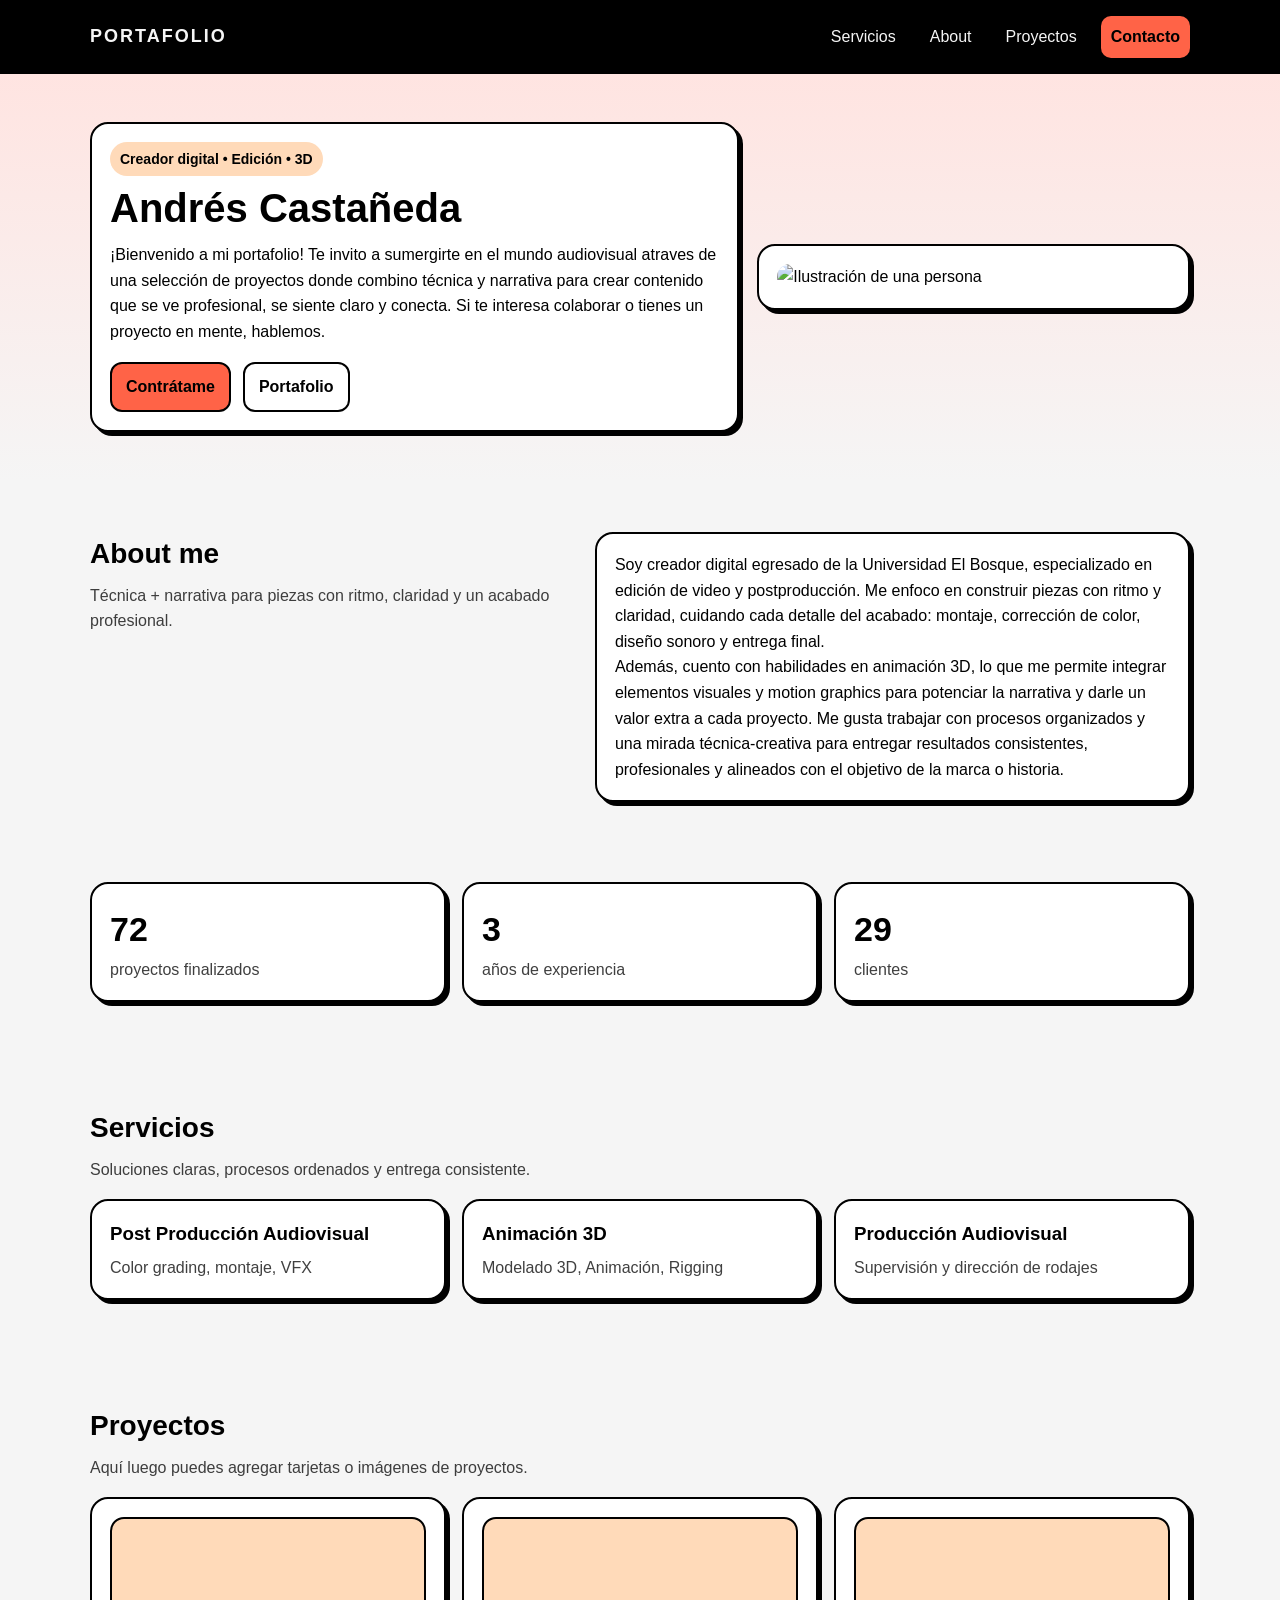
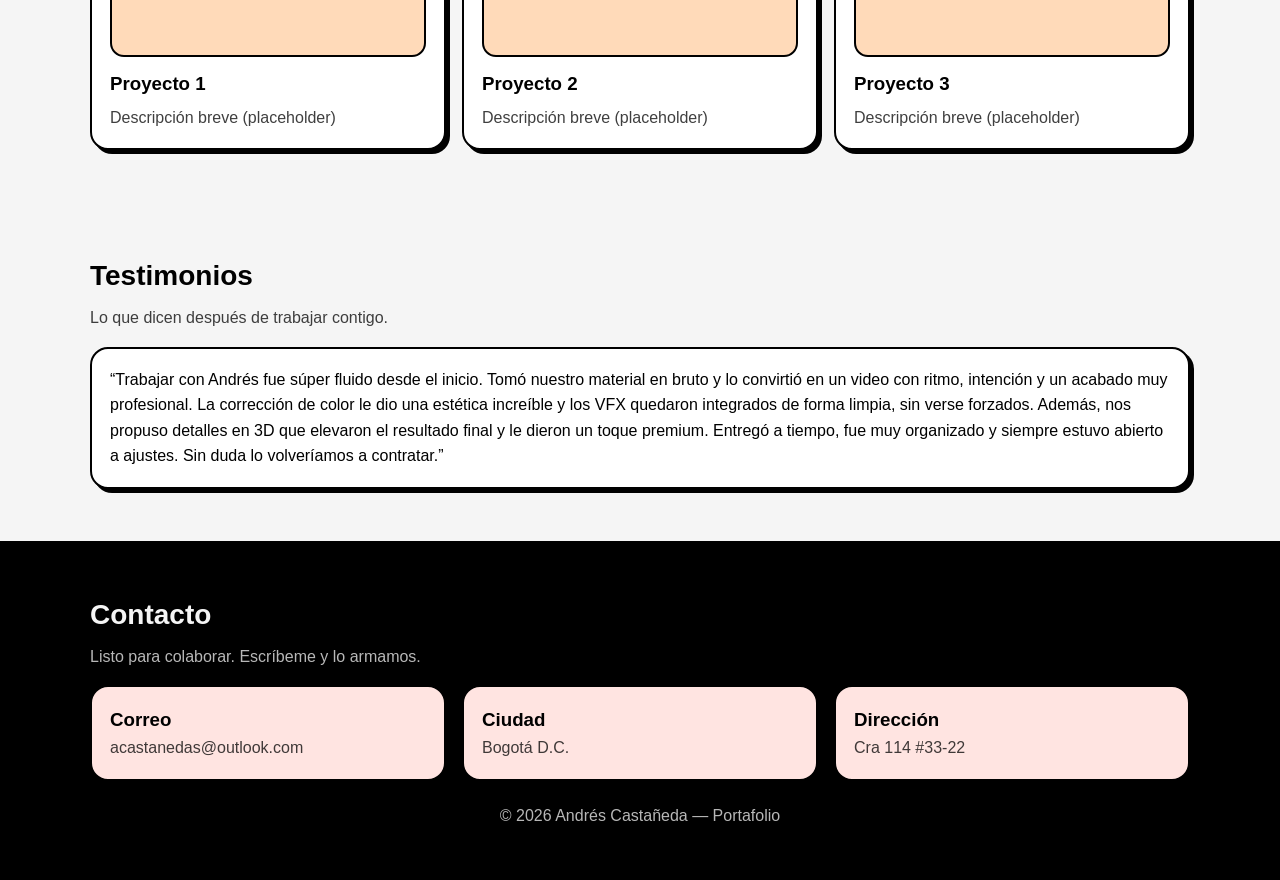
==== index.html @ d905f199 "Archivos vanilla provenientes de codepen subi los archivos originales de codepen" ====
<!DOCTYPE html>
<html lang="es">
<head>
  <meta charset="UTF-8" />
  <meta http-equiv="X-UA-Compatible" content="IE=edge" />
  <meta name="viewport" content="width=device-width, initial-scale=1.0" />
  <title>Portafolio - Andrés</title>
  <link rel="stylesheet" href="./Styles/styles.css" />
</head>

<body>

  <header class="header">
    <div class="wrap header__inner">
      <h1 class="logo">PORTAFOLIO</h1>

      <nav class="menu">
        <a href="#servicios">Servicios</a>
        <a href="#about">About</a>
        <a href="#proyectos">Proyectos</a>
        <a href="#contacto" class="menu__cta">Contacto</a>
      </nav>
    </div>
  </header>

  <main>

    <section class="hero">
      <div class="wrap hero__grid">

        <div class="card hero__text">
          <p class="badge">Creador digital • Edición • 3D</p>
          <h2 class="hero__title">Andrés Castañeda</h2>

          <p class="hero__paragraph">
            ¡Bienvenido a mi portafolio! Te invito a sumergirte en el mundo audiovisual atraves de una selección de proyectos donde combino técnica y narrativa
            para crear contenido que se ve profesional, se siente claro y conecta. Si te interesa colaborar o tienes
            un proyecto en mente, hablemos.
          </p>

          <div class="buttons">
            <a class="btn btn--primary" href="#contacto">Contrátame</a>
            <a class="btn btn--ghost" href="#proyectos">Portafolio</a>
          </div>
        </div>

        <div class="card hero__image">
          <img
            src="https://img.freepik.com/vector-gratis/ilustracion-joven-sonriente_1308-173524.jpg?semt=ais_user_personalization&w=740&q=80"
            alt="Ilustración de una persona"
          />
        </div>

      </div>
    </section>

    <section id="about" class="section">
      <div class="wrap section__grid">

        <div class="section__title">
          <h2>About me</h2>
          <p class="muted">
            Técnica + narrativa para piezas con ritmo, claridad y un acabado profesional.
          </p>
        </div>

        <div class="card section__content">
          <p>
            Soy creador digital egresado de la Universidad El Bosque, especializado en edición de video y postproducción.
            Me enfoco en construir piezas con ritmo y claridad, cuidando cada detalle del acabado: montaje, corrección de color,
            diseño sonoro y entrega final.
          </p>

          <p>
            Además, cuento con habilidades en animación 3D, lo que me permite integrar elementos visuales y motion graphics
            para potenciar la narrativa y darle un valor extra a cada proyecto. Me gusta trabajar con procesos organizados y
            una mirada técnica-creativa para entregar resultados consistentes, profesionales y alineados con el objetivo de la marca o historia.
          </p>
        </div>

      </div>
    </section>

    <section class="section section--compact">
      <div class="wrap stats">
        <div class="stat card">
          <h3>72</h3>
          <p class="muted">proyectos finalizados</p>
        </div>

        <div class="stat card">
          <h3>3</h3>
          <p class="muted">años de experiencia</p>
        </div>

        <div class="stat card">
          <h3>29</h3>
          <p class="muted">clientes</p>
        </div>
      </div>
    </section>

    <section id="servicios" class="section">
      <div class="wrap">
        <div class="section__head">
          <h2>Servicios</h2>
          <p class="muted">Soluciones claras, procesos ordenados y entrega consistente.</p>
        </div>

        <div class="grid-3">
          <article class="card service">
            <h3>Post Producción Audiovisual</h3>
            <p class="muted">Color grading, montaje, VFX</p>
          </article>

          <article class="card service">
            <h3>Animación 3D</h3>
            <p class="muted">Modelado 3D, Animación, Rigging</p>
          </article>

          <article class="card service">
            <h3>Producción Audiovisual</h3>
            <p class="muted">Supervisión y dirección de rodajes</p>
          </article>
        </div>
      </div>
    </section>

    <section id="proyectos" class="section">
      <div class="wrap">
        <div class="section__head">
          <h2>Proyectos</h2>
          <p class="muted">Aquí luego puedes agregar tarjetas o imágenes de proyectos.</p>
        </div>

        <div class="grid-3">
          <div class="card project">
            <div class="project__thumb"></div>
            <h3>Proyecto 1</h3>
            <p class="muted">Descripción breve (placeholder)</p>
          </div>

          <div class="card project">
            <div class="project__thumb"></div>
            <h3>Proyecto 2</h3>
            <p class="muted">Descripción breve (placeholder)</p>
          </div>

          <div class="card project">
            <div class="project__thumb"></div>
            <h3>Proyecto 3</h3>
            <p class="muted">Descripción breve (placeholder)</p>
          </div>
        </div>
      </div>
    </section>

    <section class="section">
      <div class="wrap">
        <div class="section__head">
          <h2>Testimonios</h2>
          <p class="muted">Lo que dicen después de trabajar contigo.</p>
        </div>

        <div class="card testimonial">
          <p class="quote">
            “Trabajar con Andrés fue súper fluido desde el inicio. Tomó nuestro material en bruto y lo convirtió en un video con ritmo,
            intención y un acabado muy profesional. La corrección de color le dio una estética increíble y los VFX quedaron integrados de forma limpia,
            sin verse forzados. Además, nos propuso detalles en 3D que elevaron el resultado final y le dieron un toque premium.
            Entregó a tiempo, fue muy organizado y siempre estuvo abierto a ajustes. Sin duda lo volveríamos a contratar.”
          </p>
        </div>
      </div>
    </section>

    <section id="contacto" class="section section--footer">
      <div class="wrap">
        <div class="section__head">
          <h2>Contacto</h2>
          <p class="muted">Listo para colaborar. Escríbeme y lo armamos.</p>
        </div>

        <div class="grid-3">
          <div class="card contact">
            <h3>Correo</h3>
            <p class="muted">acastanedas@outlook.com</p>
          </div>

          <div class="card contact">
            <h3>Ciudad</h3>
            <p class="muted">Bogotá D.C.</p>
          </div>

          <div class="card contact">
            <h3>Dirección</h3>
            <p class="muted">Cra 114 #33-22</p>
          </div>
        </div>

        <footer class="footer">
          <p class="muted">© 2026 Andrés Castañeda — Portafolio</p>
        </footer>
      </div>
    </section>

  </main>

</body>
</html>
---- Styles/styles.css ----
:root{
  --negro: #000000;
  --durazno: #FFDAB9;
  --tomate: #FF6347;
  --gris: #F5F5F5;
  --rosado: #FFE4E1;
  }

*{
  box-sizing: border-box;
  margin: 0;
  padding: 0;
}

body{
  font-family: Arial, helvetica, sans-serif;
  background: var(--gris);
  color: var(--negro);
  line-height: 1.6;
}
.wrap{
  width: 92%;
  max-width: 1100px;
  margin: 0 auto;
}
a{
  color: inherit;
  text-decoration: none;
}
.muted{
  opacity:0.75;
}
.header{
  background: var(--negro);
  color: var(--gris);
  position: sticky;
  top: 0;
  z-index: 10;
}
.header__inner{
  display: flex;
  align-items: center;
  justify-content: space-between;
  padding: 16px 0;
}
.logo{
  font-size: 18px;
  letter-spacing: 2px;
}
.menu{
  display: flex;
  gap: 14px;
  align-items: center;
  flex-wrap: wrap;
}
.menu a{
  padding: 8px 10px;
  border-radius: 10px;
}
.menu a:hover{
  background: rgba(255, 255, 255, 0.12);
}
.menu__cta{
  background: var(--tomate);
  color: var(--negro);
  font-weight: bold;
}
.menu__cta:hover{
  filter: brightness(0.95);
}
.hero{
  padding: 48px 0;
  background: linear-gradient(180deg, var(--rosado), var(--gris));
}
.hero__grid{
  display: grid;
  gap: 18px;
  grid-template-columns: 1fr;
}
@media (min-width: 900px){
  .hero__grid{
    grid-template-columns: 1.2fr 0.8fr;
    align-items: center;
  }
}
.hero__title{
  font-size: 40px;
  line-height: 1.1;
  margin: 10px 0 12px;
}
.hero__paragraph{
  margin-bottom: 18px;
}
.badge{
  display: inline-block;
  background: var(--durazno);
  color: var(--negro);
  padding: 6px 10px;
  border-radius: 999px;
  font-size: 14px;
  font-weight: bold;
}
.hero__image img{
  width: 100%;
  display: block;
  border-radius: 16px;
}
.card{
  background: white;
  border: 2px solid var(--negro);
  border-radius: 18px;
  padding: 18px;
  box-shadow: 4px 4px 0 var(--negro);
}
.buttons{
  display: flex;
  gap: 12px;
  flex-wrap: wrap;
}
.btn{
  display: inline-block;
  padding: 10px 14px;
  border-radius: 12px;
  border: 2px solid var(--negro);
  font-weight: bold;
}
.btn--primary{
  background: var(--tomate);
  color: var(--negro);
}
.btn--primary:hover{
  filter: brightness(0.95);
}

.btn--ghost{
  background: transparent;
}
.btn--ghost:hover{
  background: var(--durazno);
}
.section{
  padding: 52px 0;
}
.section--compact{
  padding: 28px 0 52px;
}
.section__head,
.section__title{
  margin-bottom: 16px;
}
.section h2{
  font-size: 28px;
  margin-bottom: 16px;
}
.section h2{
  font-size: 28px;
  margin-bottom: 6px;
}
.section__grid{
  display: grid;
  gap: 18px;
  grid-template-columns: 1fr;
}
@media (min-width: 900px){
  .section__grid{
    grid-template-columns: 0.9fr 1.1fr;
    align-items: start;
  }
}

.grid-3{
  display: grid;
  gap: 16px;
  grid-template-columns: 1fr;
  margin-top: 16px;
}

@media (min-width: 850px){
  .grid-3{
    grid-template-columns: repeat(3, 1fr);
  }
}

.stats{
  display: grid;
  gap: 16px;
  grid-template-columns: 1fr;
}

@media (min-width: 850px){
  .stats{
    grid-template-columns: repeat(3, 1fr);
  }
}

.stat h3{
  font-size: 34px;
}
.service h3,
.project h3{
  margin-bottom: 6px;
}

.project__thumb{
  height: 140px;
  background: var(--durazno);
  border: 2px solid var(--negro);
  border-radius: 14px;
  margin-bottom: 12px;
}
.testimonial .quote{
  font-size: 16px;
}

.section--footer{
  background: var(--negro);
  color: var(--gris);
}
.section--footer .card{
  background: var(--rosado);
  color: var(--negro);
}
.footer{
  margin-top: 22px;
  text-align: center;
}
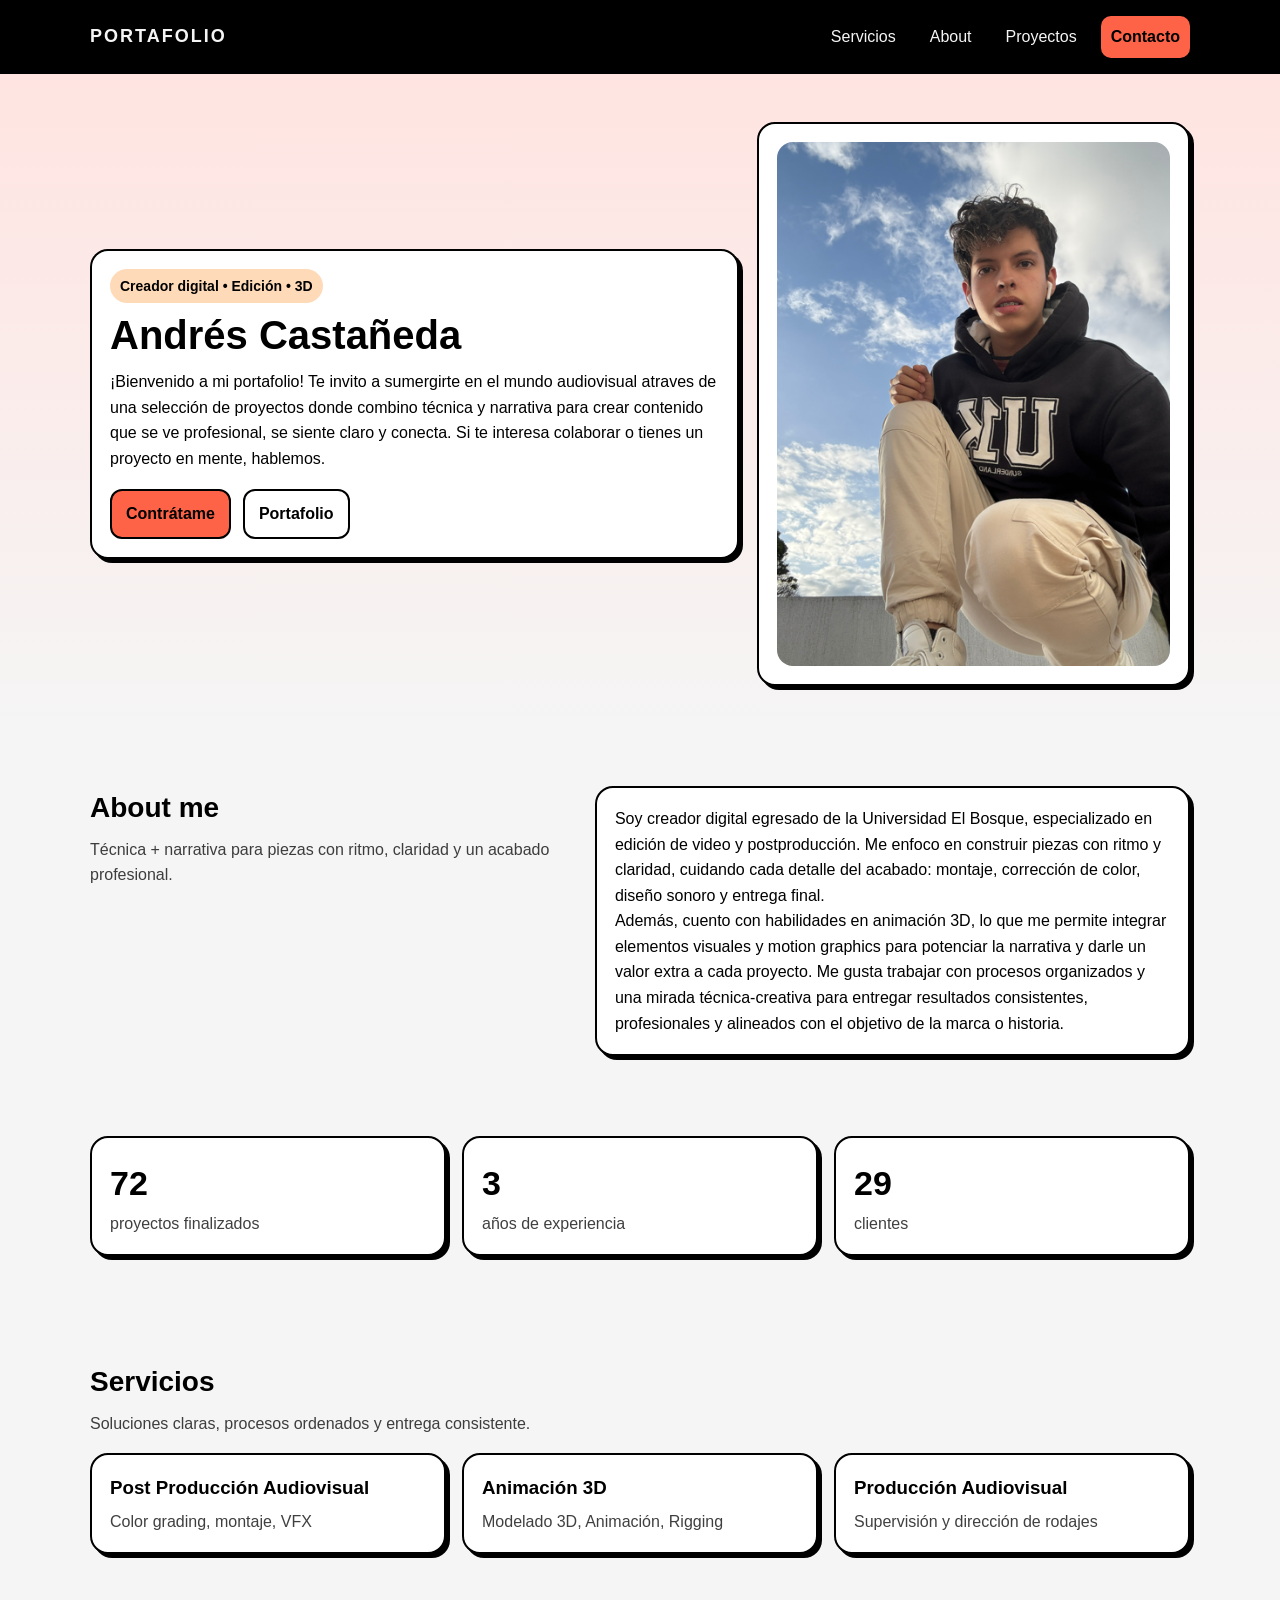
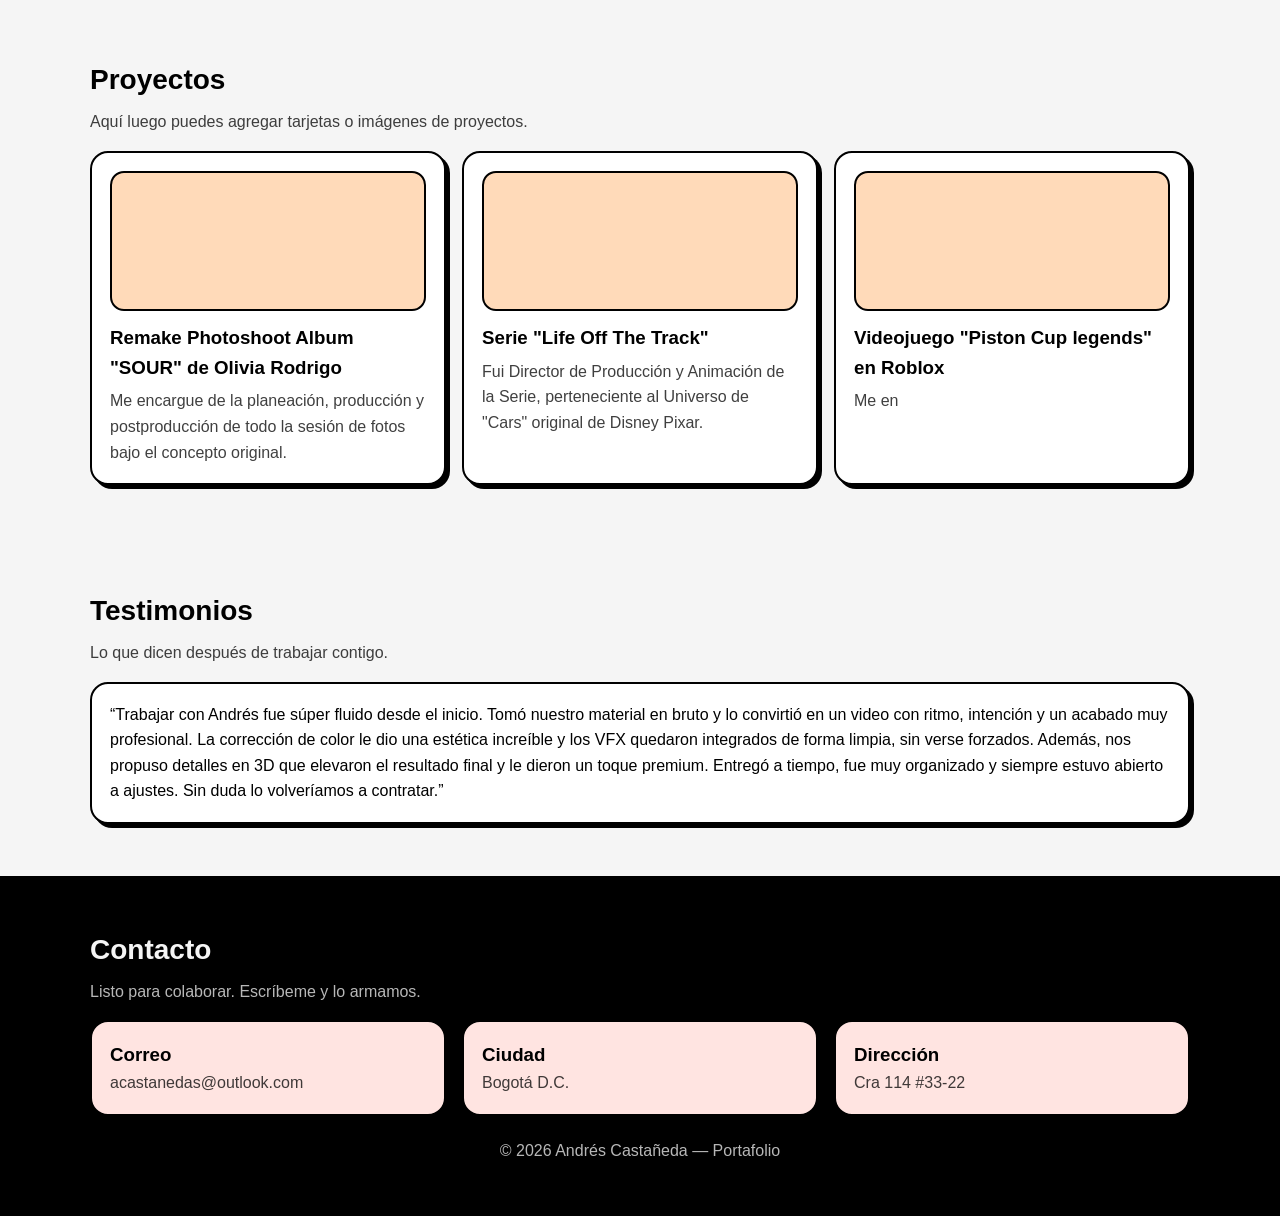
==== commit b9cfd089: "primeros ajustes de estructura modificaciones en textos" ====
--- a/index.html
+++ b/index.html
@@ -1,209 +1,212 @@
-<!DOCTYPE html>
-<html lang="es">
-<head>
-  <meta charset="UTF-8" />
-  <meta http-equiv="X-UA-Compatible" content="IE=edge" />
-  <meta name="viewport" content="width=device-width, initial-scale=1.0" />
-  <title>Portafolio - Andrés</title>
-  <link rel="stylesheet" href="./Styles/styles.css" />
-</head>
-
-<body>
-
-  <header class="header">
-    <div class="wrap header__inner">
-      <h1 class="logo">PORTAFOLIO</h1>
-
-      <nav class="menu">
-        <a href="#servicios">Servicios</a>
-        <a href="#about">About</a>
-        <a href="#proyectos">Proyectos</a>
-        <a href="#contacto" class="menu__cta">Contacto</a>
-      </nav>
-    </div>
-  </header>
-
-  <main>
-
-    <section class="hero">
-      <div class="wrap hero__grid">
-
-        <div class="card hero__text">
-          <p class="badge">Creador digital • Edición • 3D</p>
-          <h2 class="hero__title">Andrés Castañeda</h2>
-
-          <p class="hero__paragraph">
-            ¡Bienvenido a mi portafolio! Te invito a sumergirte en el mundo audiovisual atraves de una selección de proyectos donde combino técnica y narrativa
-            para crear contenido que se ve profesional, se siente claro y conecta. Si te interesa colaborar o tienes
-            un proyecto en mente, hablemos.
-          </p>
-
-          <div class="buttons">
-            <a class="btn btn--primary" href="#contacto">Contrátame</a>
-            <a class="btn btn--ghost" href="#proyectos">Portafolio</a>
-          </div>
-        </div>
-
-        <div class="card hero__image">
-          <img
-            src="https://img.freepik.com/vector-gratis/ilustracion-joven-sonriente_1308-173524.jpg?semt=ais_user_personalization&w=740&q=80"
-            alt="Ilustración de una persona"
-          />
-        </div>
-
-      </div>
-    </section>
-
-    <section id="about" class="section">
-      <div class="wrap section__grid">
-
-        <div class="section__title">
-          <h2>About me</h2>
-          <p class="muted">
-            Técnica + narrativa para piezas con ritmo, claridad y un acabado profesional.
-          </p>
-        </div>
-
-        <div class="card section__content">
-          <p>
-            Soy creador digital egresado de la Universidad El Bosque, especializado en edición de video y postproducción.
-            Me enfoco en construir piezas con ritmo y claridad, cuidando cada detalle del acabado: montaje, corrección de color,
-            diseño sonoro y entrega final.
-          </p>
-
-          <p>
-            Además, cuento con habilidades en animación 3D, lo que me permite integrar elementos visuales y motion graphics
-            para potenciar la narrativa y darle un valor extra a cada proyecto. Me gusta trabajar con procesos organizados y
-            una mirada técnica-creativa para entregar resultados consistentes, profesionales y alineados con el objetivo de la marca o historia.
-          </p>
-        </div>
-
-      </div>
-    </section>
-
-    <section class="section section--compact">
-      <div class="wrap stats">
-        <div class="stat card">
-          <h3>72</h3>
-          <p class="muted">proyectos finalizados</p>
-        </div>
-
-        <div class="stat card">
-          <h3>3</h3>
-          <p class="muted">años de experiencia</p>
-        </div>
-
-        <div class="stat card">
-          <h3>29</h3>
-          <p class="muted">clientes</p>
-        </div>
-      </div>
-    </section>
-
-    <section id="servicios" class="section">
-      <div class="wrap">
-        <div class="section__head">
-          <h2>Servicios</h2>
-          <p class="muted">Soluciones claras, procesos ordenados y entrega consistente.</p>
-        </div>
-
-        <div class="grid-3">
-          <article class="card service">
-            <h3>Post Producción Audiovisual</h3>
-            <p class="muted">Color grading, montaje, VFX</p>
-          </article>
-
-          <article class="card service">
-            <h3>Animación 3D</h3>
-            <p class="muted">Modelado 3D, Animación, Rigging</p>
-          </article>
-
-          <article class="card service">
-            <h3>Producción Audiovisual</h3>
-            <p class="muted">Supervisión y dirección de rodajes</p>
-          </article>
-        </div>
-      </div>
-    </section>
-
-    <section id="proyectos" class="section">
-      <div class="wrap">
-        <div class="section__head">
-          <h2>Proyectos</h2>
-          <p class="muted">Aquí luego puedes agregar tarjetas o imágenes de proyectos.</p>
-        </div>
-
-        <div class="grid-3">
-          <div class="card project">
-            <div class="project__thumb"></div>
-            <h3>Proyecto 1</h3>
-            <p class="muted">Descripción breve (placeholder)</p>
-          </div>
-
-          <div class="card project">
-            <div class="project__thumb"></div>
-            <h3>Proyecto 2</h3>
-            <p class="muted">Descripción breve (placeholder)</p>
-          </div>
-
-          <div class="card project">
-            <div class="project__thumb"></div>
-            <h3>Proyecto 3</h3>
-            <p class="muted">Descripción breve (placeholder)</p>
-          </div>
-        </div>
-      </div>
-    </section>
-
-    <section class="section">
-      <div class="wrap">
-        <div class="section__head">
-          <h2>Testimonios</h2>
-          <p class="muted">Lo que dicen después de trabajar contigo.</p>
-        </div>
-
-        <div class="card testimonial">
-          <p class="quote">
-            “Trabajar con Andrés fue súper fluido desde el inicio. Tomó nuestro material en bruto y lo convirtió en un video con ritmo,
-            intención y un acabado muy profesional. La corrección de color le dio una estética increíble y los VFX quedaron integrados de forma limpia,
-            sin verse forzados. Además, nos propuso detalles en 3D que elevaron el resultado final y le dieron un toque premium.
-            Entregó a tiempo, fue muy organizado y siempre estuvo abierto a ajustes. Sin duda lo volveríamos a contratar.”
-          </p>
-        </div>
-      </div>
-    </section>
-
-    <section id="contacto" class="section section--footer">
-      <div class="wrap">
-        <div class="section__head">
-          <h2>Contacto</h2>
-          <p class="muted">Listo para colaborar. Escríbeme y lo armamos.</p>
-        </div>
-
-        <div class="grid-3">
-          <div class="card contact">
-            <h3>Correo</h3>
-            <p class="muted">acastanedas@outlook.com</p>
-          </div>
-
-          <div class="card contact">
-            <h3>Ciudad</h3>
-            <p class="muted">Bogotá D.C.</p>
-          </div>
-
-          <div class="card contact">
-            <h3>Dirección</h3>
-            <p class="muted">Cra 114 #33-22</p>
-          </div>
-        </div>
-
-        <footer class="footer">
-          <p class="muted">© 2026 Andrés Castañeda — Portafolio</p>
-        </footer>
-      </div>
-    </section>
-
-  </main>
-
-</body>
+<!DOCTYPE html>
+<html lang="es">
+<head>
+  <meta charset="UTF-8" />
+  <meta http-equiv="X-UA-Compatible" content="IE=edge" />
+  <meta name="viewport" content="width=device-width, initial-scale=1.0" />
+  <title>Portafolio - Andrés</title>
+  <link rel="stylesheet" href="./Styles/styles.css" />
+</head>
+
+<body>
+
+  <header class="header">
+    <div class="wrap header__inner">
+      <h1 class="logo">PORTAFOLIO</h1>
+
+      <nav class="menu">
+        <a href="#servicios">Servicios</a>
+        <a href="#about">About</a>
+        <a href="#proyectos">Proyectos</a>
+        <a href="#contacto" class="menu__cta">Contacto</a>
+      </nav>
+    </div>
+  </header>
+
+  <main>
+
+    <section class="hero">
+      <div class="wrap hero__grid">
+
+        <div class="card hero__text">
+          <p class="badge">Creador digital • Edición • 3D</p>
+          <h2 class="hero__title">Andrés Castañeda</h2>
+
+          <p class="hero__paragraph">
+            ¡Bienvenido a mi portafolio! Te invito a sumergirte en el mundo audiovisual atraves de una selección de proyectos donde combino técnica y narrativa
+            para crear contenido que se ve profesional, se siente claro y conecta. Si te interesa colaborar o tienes
+            un proyecto en mente, hablemos.
+          </p>
+
+          <div class="buttons">
+            <a class="btn btn--primary" href="#contacto">Contrátame</a>
+            <a class="btn btn--ghost" href="#proyectos">Portafolio</a>
+          </div>
+        </div>
+
+        <div class="card hero__image">
+          <img
+            src="./multimedia/Captura de pantalla 2026-04-11 182406.png"
+            alt="Ilustración de una persona"
+          />
+        </div>
+
+      </div>
+    </section>
+
+    <section id="about" class="section">
+      <div class="wrap section__grid">
+
+        <div class="section__title">
+          <h2>About me</h2>
+          <p class="muted">
+            Técnica + narrativa para piezas con ritmo, claridad y un acabado profesional.
+          </p>
+        </div>
+
+        <div class="card section__content">
+          <p>
+            Soy creador digital egresado de la Universidad El Bosque, especializado en edición de video y postproducción.
+            Me enfoco en construir piezas con ritmo y claridad, cuidando cada detalle del acabado: montaje, corrección de color,
+            diseño sonoro y entrega final.
+          </p>
+
+          <p>
+            Además, cuento con habilidades en animación 3D, lo que me permite integrar elementos visuales y motion graphics
+            para potenciar la narrativa y darle un valor extra a cada proyecto. Me gusta trabajar con procesos organizados y
+            una mirada técnica-creativa para entregar resultados consistentes, profesionales y alineados con el objetivo de la marca o historia.
+          </p>
+        </div>
+
+      </div>
+    </section>
+
+    <section class="section section--compact">
+      <div class="wrap stats">
+        <div class="stat card">
+          <h3>72</h3>
+          <p class="muted">proyectos finalizados</p>
+        </div>
+
+        <div class="stat card">
+          <h3>3</h3>
+          <p class="muted">años de experiencia</p>
+        </div>
+
+        <div class="stat card">
+          <h3>29</h3>
+          <p class="muted">clientes</p>
+        </div>
+      </div>
+    </section>
+
+    <section id="servicios" class="section">
+      <div class="wrap">
+        <div class="section__head">
+          <h2>Servicios</h2>
+          <p class="muted">Soluciones claras, procesos ordenados y entrega consistente.</p>
+        </div>
+
+        <div class="grid-3">
+          <article class="card service">
+            <h3>Post Producción Audiovisual</h3>
+            <p class="muted">Color grading, montaje, VFX</p>
+          </article>
+
+          <article class="card service">
+            <h3>Animación 3D</h3>
+            <p class="muted">Modelado 3D, Animación, Rigging</p>
+          </article>
+
+          <article class="card service">
+            <h3>Producción Audiovisual</h3>
+            <p class="muted">Supervisión y dirección de rodajes</p>
+          </article>
+        </div>
+      </div>
+    </section>
+
+    <section id="proyectos" class="section">
+      <div class="wrap">
+        <div class="section__head">
+          <h2>Proyectos</h2>
+          <p class="muted">Aquí luego puedes agregar tarjetas o imágenes de proyectos.</p>
+        </div>
+
+        <div class="grid-3">
+          <div class="card project">
+            <div class="project__thumb"></div>
+            <h3>Remake Photoshoot Album "SOUR" de Olivia Rodrigo</h3>
+            <p class="muted">Me encargue de la planeación, producción y postproducción de todo la sesión de fotos bajo el concepto original.</p>
+          </div>
+
+          <div class="card project">
+            <div class="project__thumb"></div>
+            <h3>Serie "Life Off The Track"</h3>
+            <p class="muted">Fui Director de Producción y Animación de la Serie, perteneciente al Universo de "Cars" original de Disney Pixar.
+
+
+            </p>
+          </div>
+
+          <div class="card project">
+            <div class="project__thumb"></div>
+            <h3>Videojuego "Piston Cup legends" en Roblox</h3>
+            <p class="muted">Me en</p>
+          </div>
+        </div>
+      </div>
+    </section>
+
+    <section class="section">
+      <div class="wrap">
+        <div class="section__head">
+          <h2>Testimonios</h2>
+          <p class="muted">Lo que dicen después de trabajar contigo.</p>
+        </div>
+
+        <div class="card testimonial">
+          <p class="quote">
+            “Trabajar con Andrés fue súper fluido desde el inicio. Tomó nuestro material en bruto y lo convirtió en un video con ritmo,
+            intención y un acabado muy profesional. La corrección de color le dio una estética increíble y los VFX quedaron integrados de forma limpia,
+            sin verse forzados. Además, nos propuso detalles en 3D que elevaron el resultado final y le dieron un toque premium.
+            Entregó a tiempo, fue muy organizado y siempre estuvo abierto a ajustes. Sin duda lo volveríamos a contratar.”
+          </p>
+        </div>
+      </div>
+    </section>
+
+    <section id="contacto" class="section section--footer">
+      <div class="wrap">
+        <div class="section__head">
+          <h2>Contacto</h2>
+          <p class="muted">Listo para colaborar. Escríbeme y lo armamos.</p>
+        </div>
+
+        <div class="grid-3">
+          <div class="card contact">
+            <h3>Correo</h3>
+            <p class="muted">acastanedas@outlook.com</p>
+          </div>
+
+          <div class="card contact">
+            <h3>Ciudad</h3>
+            <p class="muted">Bogotá D.C.</p>
+          </div>
+
+          <div class="card contact">
+            <h3>Dirección</h3>
+            <p class="muted">Cra 114 #33-22</p>
+          </div>
+        </div>
+
+        <footer class="footer">
+          <p class="muted">© 2026 Andrés Castañeda — Portafolio</p>
+        </footer>
+      </div>
+    </section>
+
+  </main>
+
+</body>
 </html>
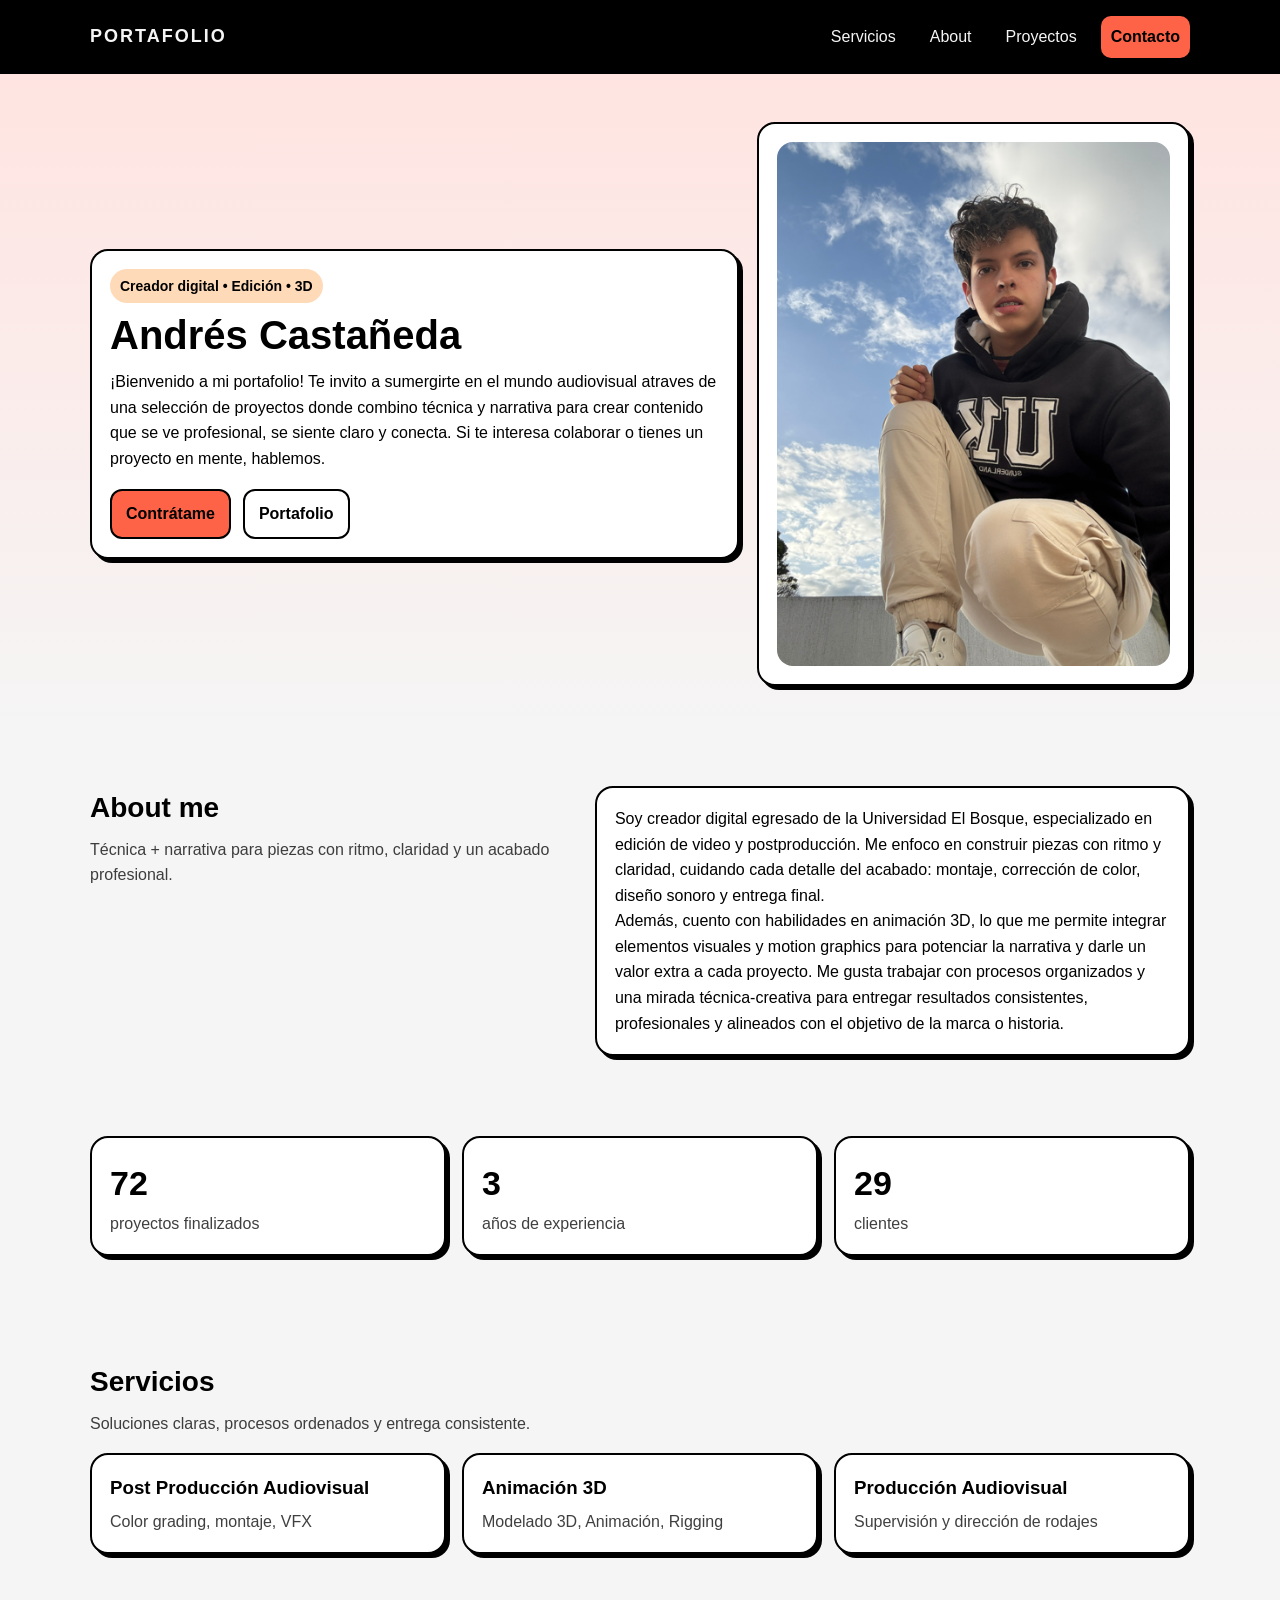
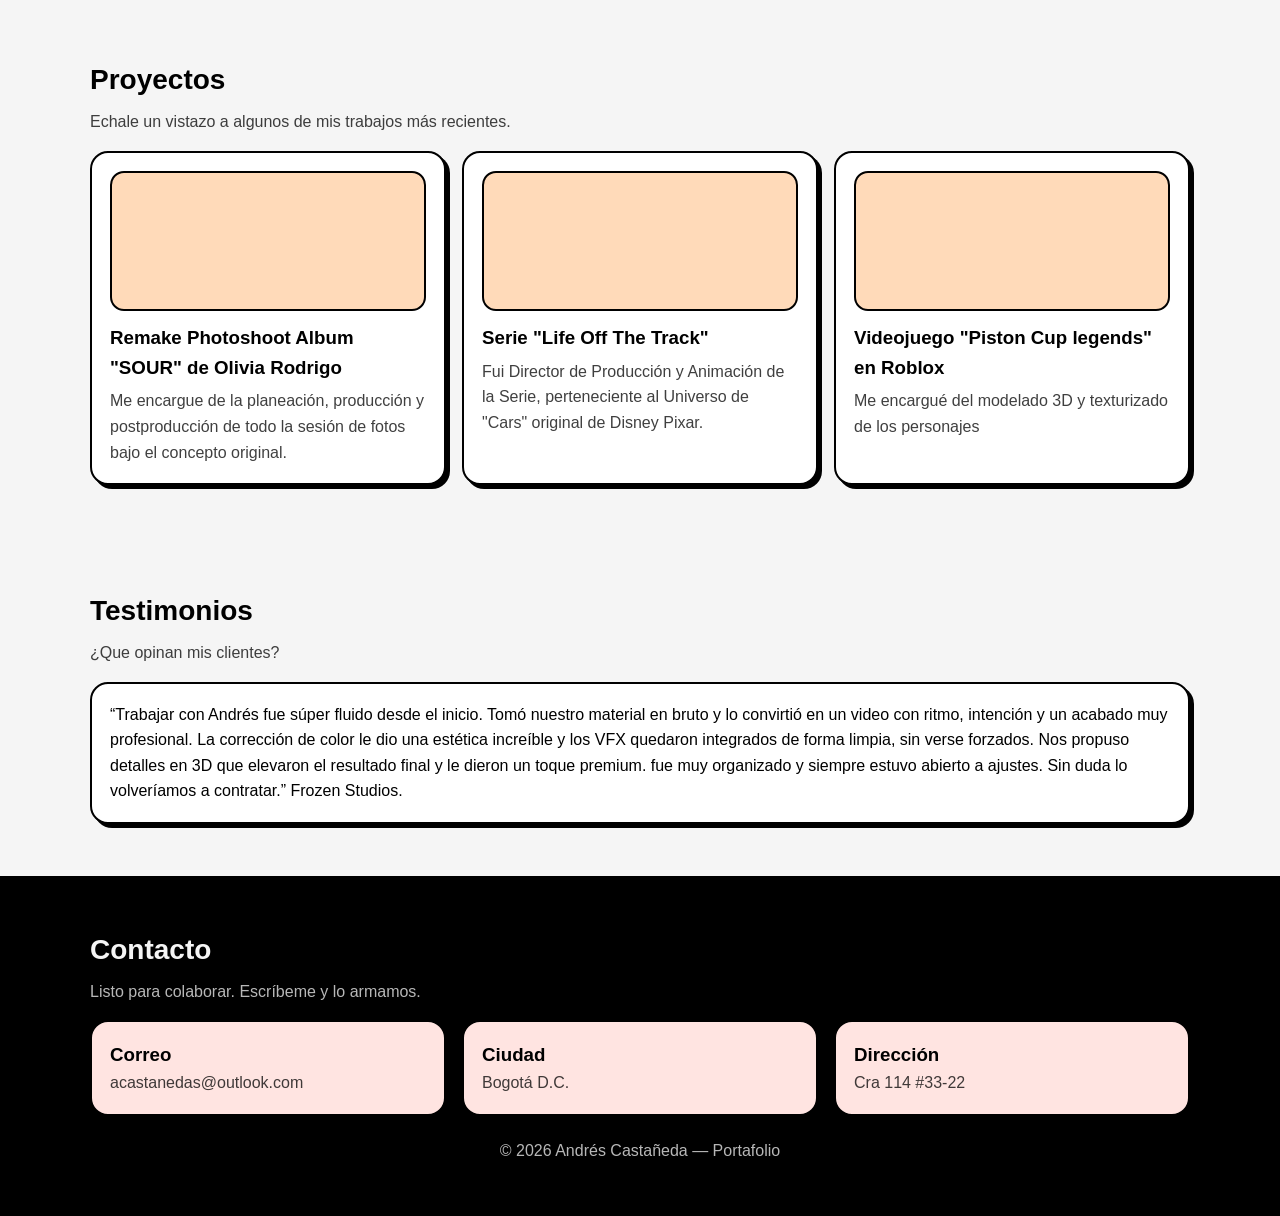
==== commit b0ea95f4: "Ajustes de textos textos actualizados" ====
--- a/index.html
+++ b/index.html
@@ -130,7 +130,7 @@
       <div class="wrap">
         <div class="section__head">
           <h2>Proyectos</h2>
-          <p class="muted">Aquí luego puedes agregar tarjetas o imágenes de proyectos.</p>
+          <p class="muted">Echale un vistazo a algunos de mis trabajos más recientes.</p>
         </div>
 
         <div class="grid-3">
@@ -152,7 +152,7 @@
           <div class="card project">
             <div class="project__thumb"></div>
             <h3>Videojuego "Piston Cup legends" en Roblox</h3>
-            <p class="muted">Me en</p>
+            <p class="muted">Me encargué del modelado 3D y texturizado de los personajes</p>
           </div>
         </div>
       </div>
@@ -162,15 +162,15 @@
       <div class="wrap">
         <div class="section__head">
           <h2>Testimonios</h2>
-          <p class="muted">Lo que dicen después de trabajar contigo.</p>
+          <p class="muted">¿Que opinan mis clientes?</p>
         </div>
 
         <div class="card testimonial">
           <p class="quote">
             “Trabajar con Andrés fue súper fluido desde el inicio. Tomó nuestro material en bruto y lo convirtió en un video con ritmo,
             intención y un acabado muy profesional. La corrección de color le dio una estética increíble y los VFX quedaron integrados de forma limpia,
-            sin verse forzados. Además, nos propuso detalles en 3D que elevaron el resultado final y le dieron un toque premium.
-            Entregó a tiempo, fue muy organizado y siempre estuvo abierto a ajustes. Sin duda lo volveríamos a contratar.”
+            sin verse forzados. Nos propuso detalles en 3D que elevaron el resultado final y le dieron un toque premium.
+            fue muy organizado y siempre estuvo abierto a ajustes. Sin duda lo volveríamos a contratar.”  Frozen Studios.
           </p>
         </div>
       </div>
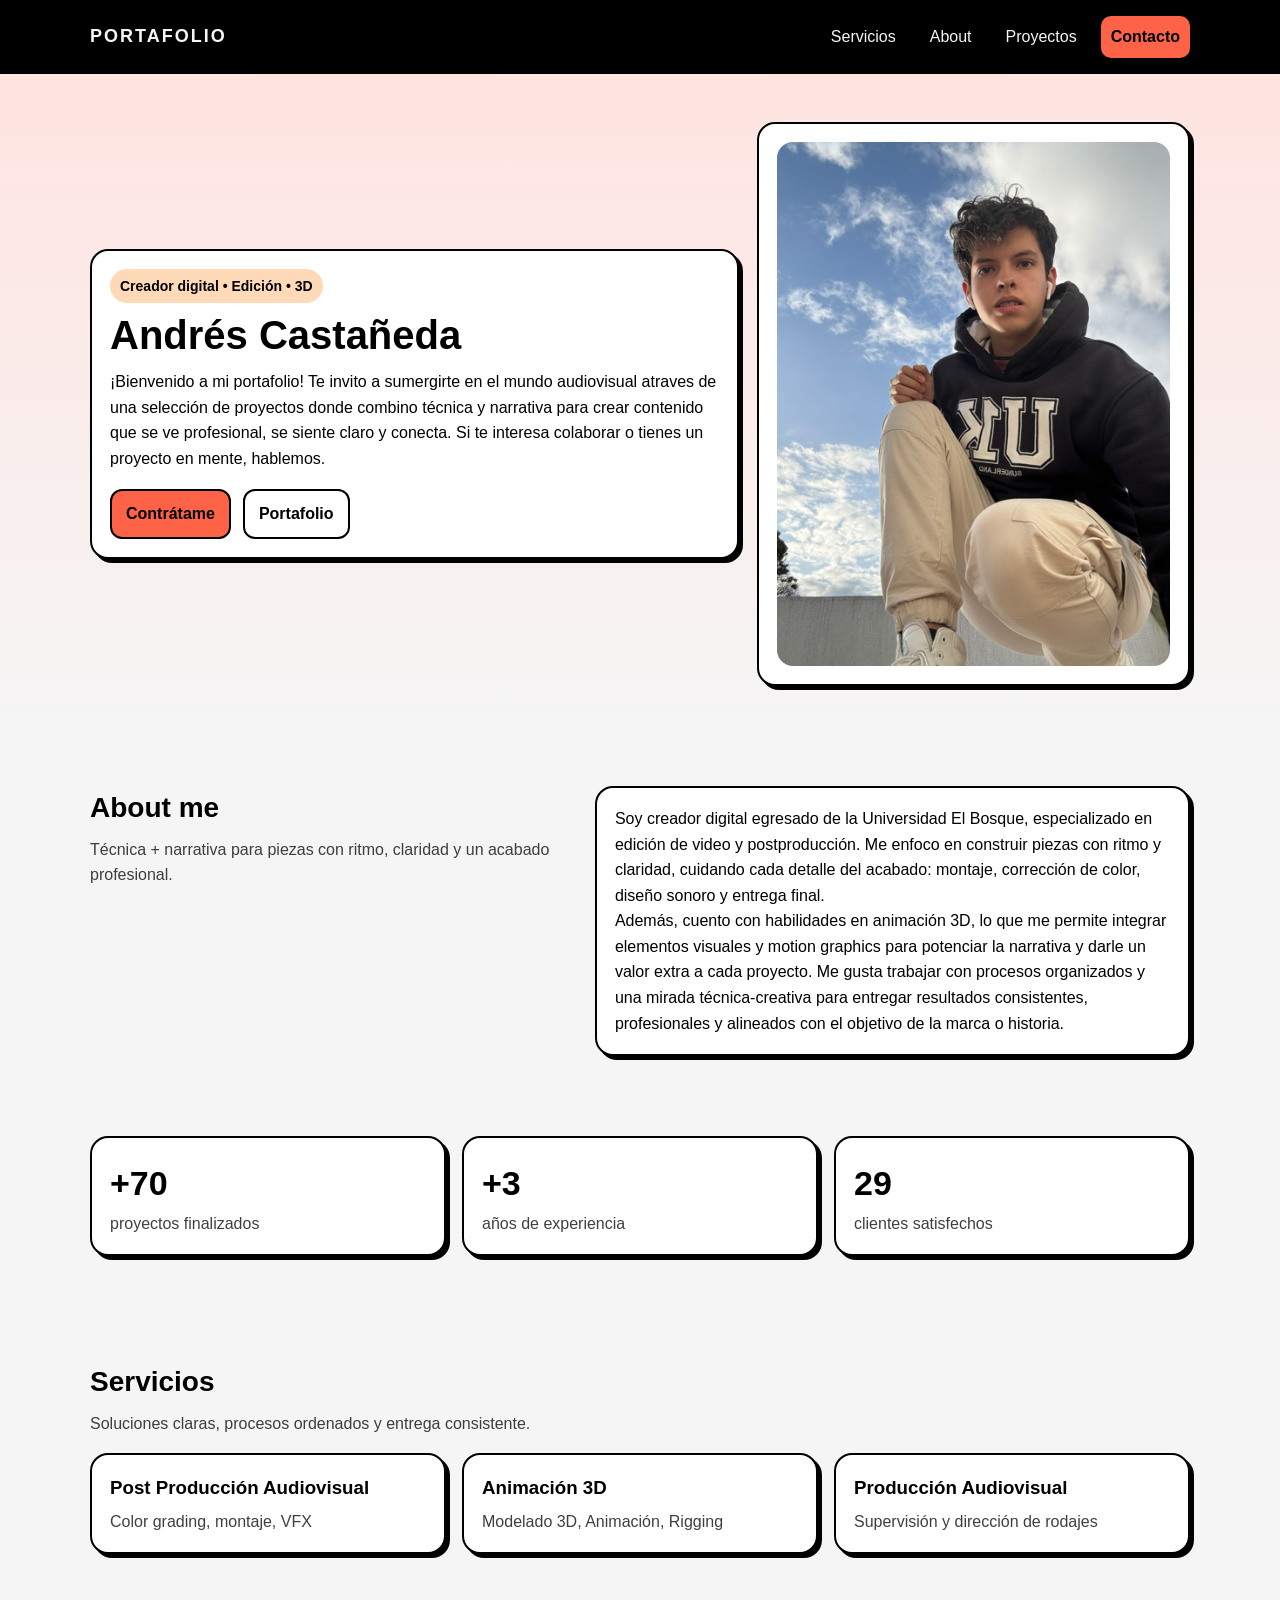
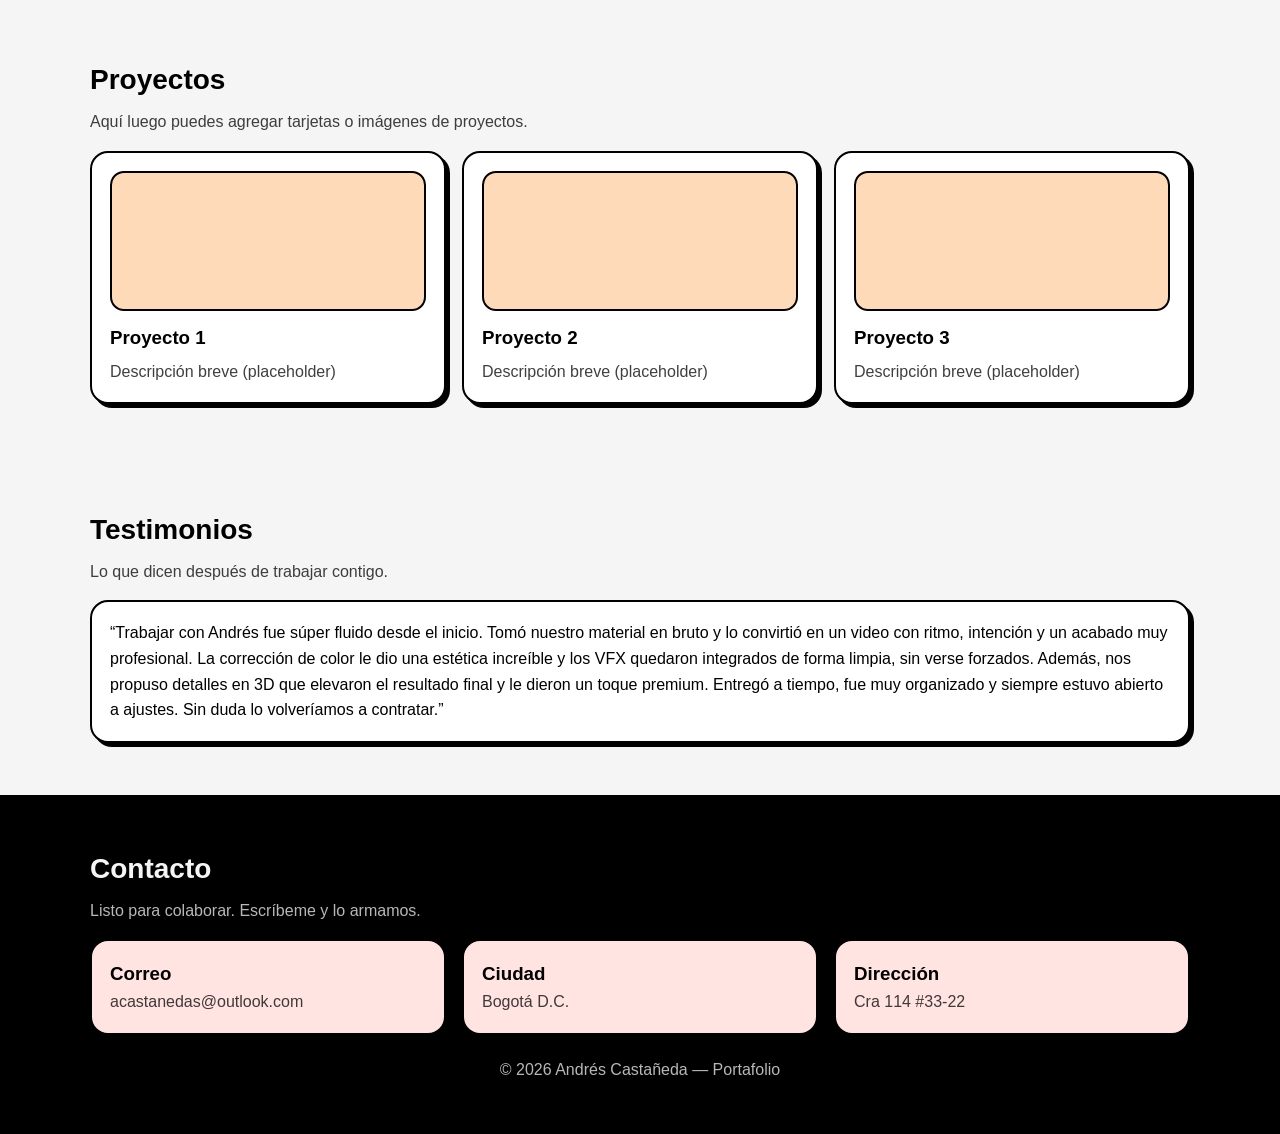
==== commit 3068beca: "Edición de textos modificación de textos en el html" ====
--- a/index.html
+++ b/index.html
@@ -84,18 +84,18 @@
     <section class="section section--compact">
       <div class="wrap stats">
         <div class="stat card">
-          <h3>72</h3>
+          <h3>+70</h3>
           <p class="muted">proyectos finalizados</p>
         </div>
 
         <div class="stat card">
-          <h3>3</h3>
+          <h3>+3</h3>
           <p class="muted">años de experiencia</p>
         </div>
 
         <div class="stat card">
           <h3>29</h3>
-          <p class="muted">clientes</p>
+          <p class="muted">clientes satisfechos</p>
         </div>
       </div>
     </section>
@@ -130,29 +130,26 @@
       <div class="wrap">
         <div class="section__head">
           <h2>Proyectos</h2>
-          <p class="muted">Echale un vistazo a algunos de mis trabajos más recientes.</p>
+          <p class="muted">Aquí luego puedes agregar tarjetas o imágenes de proyectos.</p>
         </div>
 
         <div class="grid-3">
           <div class="card project">
             <div class="project__thumb"></div>
-            <h3>Remake Photoshoot Album "SOUR" de Olivia Rodrigo</h3>
-            <p class="muted">Me encargue de la planeación, producción y postproducción de todo la sesión de fotos bajo el concepto original.</p>
+            <h3>Proyecto 1</h3>
+            <p class="muted">Descripción breve (placeholder)</p>
           </div>
 
           <div class="card project">
             <div class="project__thumb"></div>
-            <h3>Serie "Life Off The Track"</h3>
-            <p class="muted">Fui Director de Producción y Animación de la Serie, perteneciente al Universo de "Cars" original de Disney Pixar.
-
-
-            </p>
+            <h3>Proyecto 2</h3>
+            <p class="muted">Descripción breve (placeholder)</p>
           </div>
 
           <div class="card project">
             <div class="project__thumb"></div>
-            <h3>Videojuego "Piston Cup legends" en Roblox</h3>
-            <p class="muted">Me encargué del modelado 3D y texturizado de los personajes</p>
+            <h3>Proyecto 3</h3>
+            <p class="muted">Descripción breve (placeholder)</p>
           </div>
         </div>
       </div>
@@ -162,15 +159,15 @@
       <div class="wrap">
         <div class="section__head">
           <h2>Testimonios</h2>
-          <p class="muted">¿Que opinan mis clientes?</p>
+          <p class="muted">Lo que dicen después de trabajar contigo.</p>
         </div>
 
         <div class="card testimonial">
           <p class="quote">
             “Trabajar con Andrés fue súper fluido desde el inicio. Tomó nuestro material en bruto y lo convirtió en un video con ritmo,
             intención y un acabado muy profesional. La corrección de color le dio una estética increíble y los VFX quedaron integrados de forma limpia,
-            sin verse forzados. Nos propuso detalles en 3D que elevaron el resultado final y le dieron un toque premium.
-            fue muy organizado y siempre estuvo abierto a ajustes. Sin duda lo volveríamos a contratar.”  Frozen Studios.
+            sin verse forzados. Además, nos propuso detalles en 3D que elevaron el resultado final y le dieron un toque premium.
+            Entregó a tiempo, fue muy organizado y siempre estuvo abierto a ajustes. Sin duda lo volveríamos a contratar.”
           </p>
         </div>
       </div>
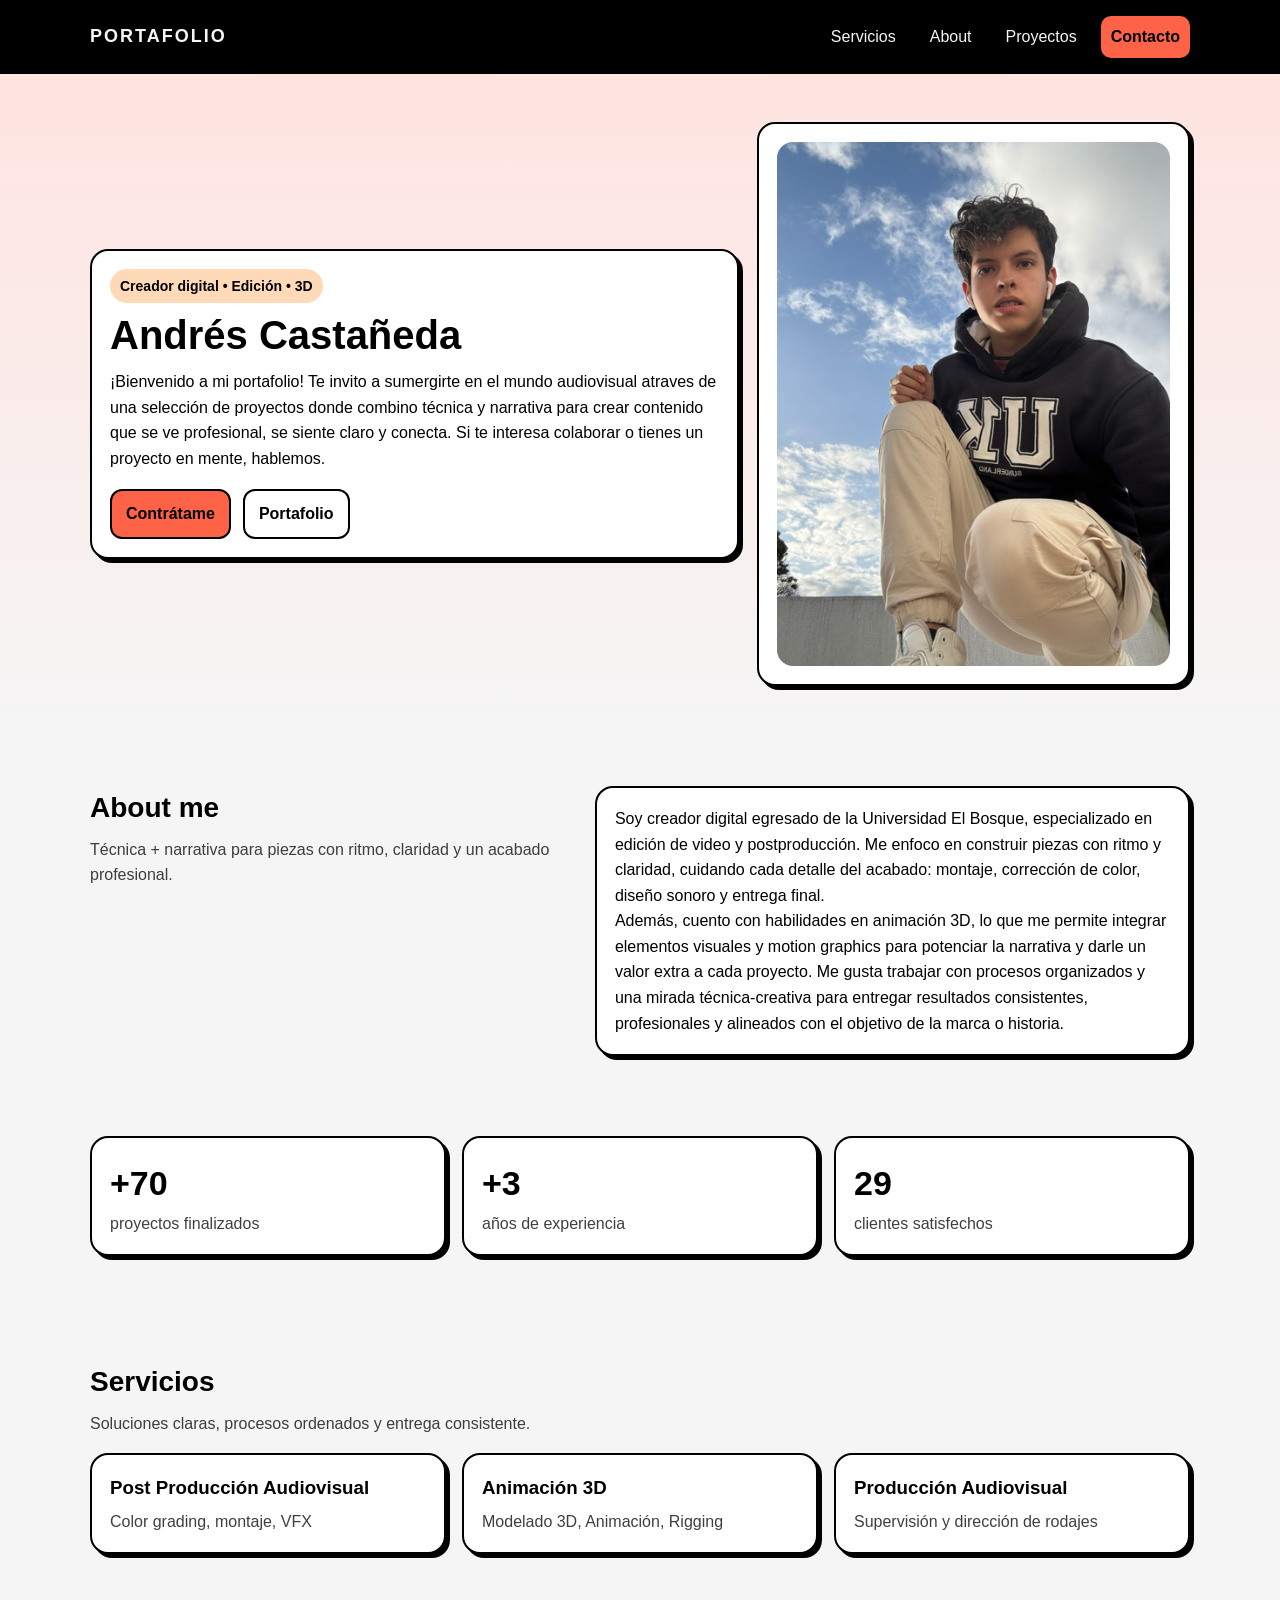
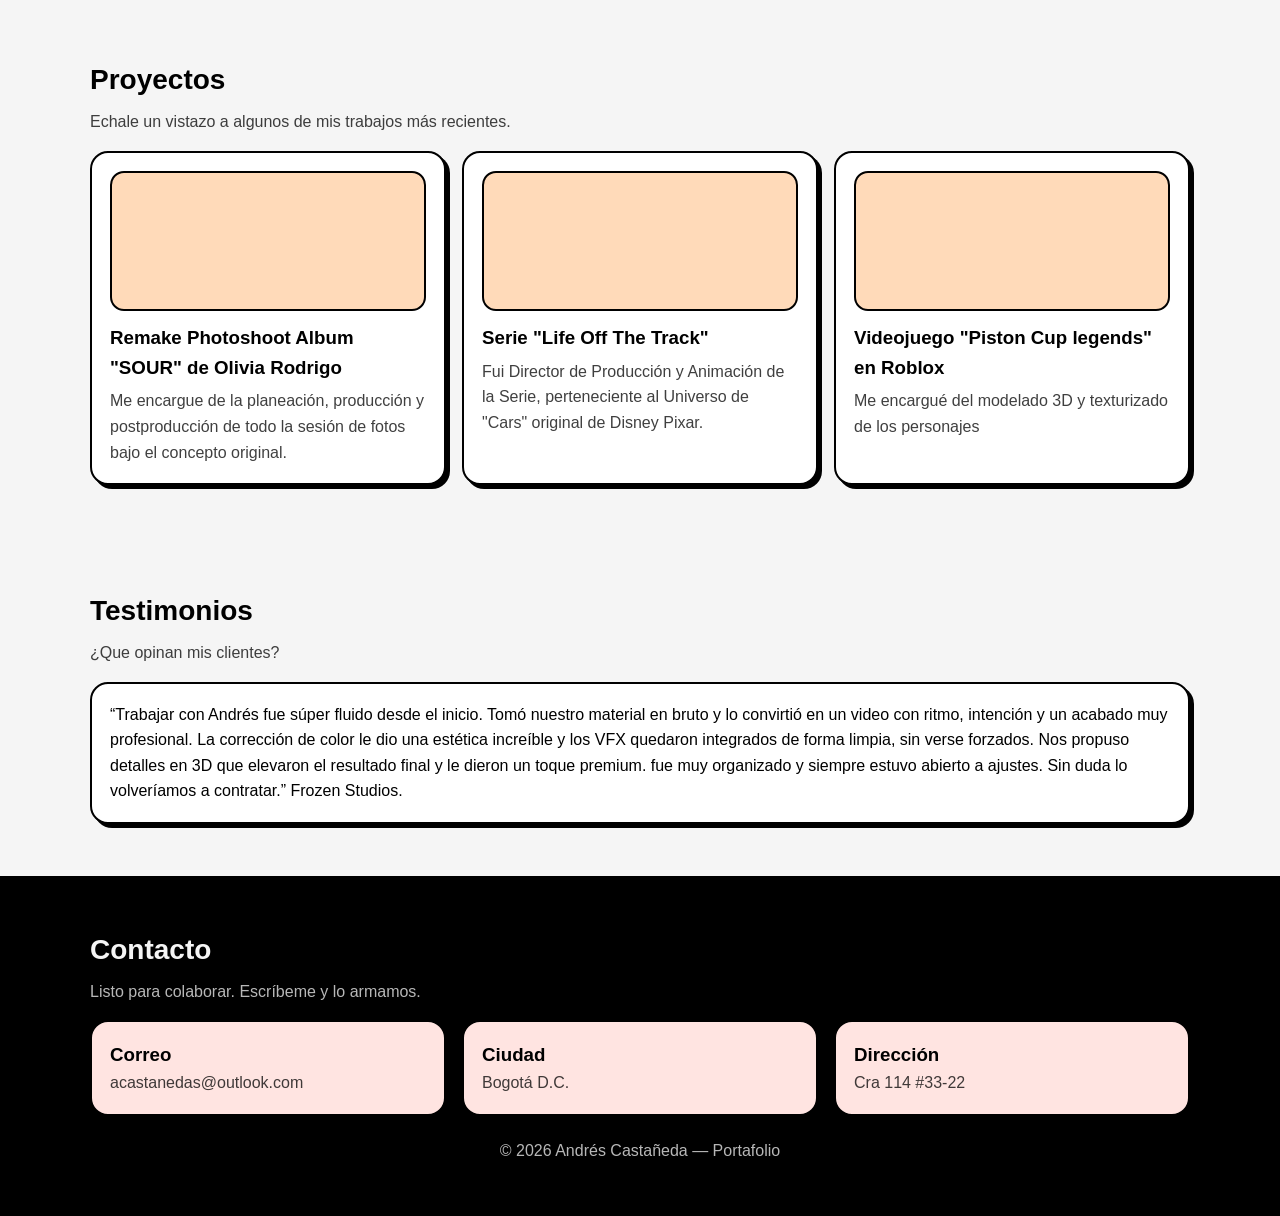
==== commit 9584a17e: "Merge pull request #8 from afcastanedas/Proyecto Edición de textos" ====
--- a/index.html
+++ b/index.html
@@ -130,26 +130,29 @@
       <div class="wrap">
         <div class="section__head">
           <h2>Proyectos</h2>
-          <p class="muted">Aquí luego puedes agregar tarjetas o imágenes de proyectos.</p>
+          <p class="muted">Echale un vistazo a algunos de mis trabajos más recientes.</p>
         </div>
 
         <div class="grid-3">
           <div class="card project">
             <div class="project__thumb"></div>
-            <h3>Proyecto 1</h3>
-            <p class="muted">Descripción breve (placeholder)</p>
+            <h3>Remake Photoshoot Album "SOUR" de Olivia Rodrigo</h3>
+            <p class="muted">Me encargue de la planeación, producción y postproducción de todo la sesión de fotos bajo el concepto original.</p>
           </div>
 
           <div class="card project">
             <div class="project__thumb"></div>
-            <h3>Proyecto 2</h3>
-            <p class="muted">Descripción breve (placeholder)</p>
+            <h3>Serie "Life Off The Track"</h3>
+            <p class="muted">Fui Director de Producción y Animación de la Serie, perteneciente al Universo de "Cars" original de Disney Pixar.
+
+
+            </p>
           </div>
 
           <div class="card project">
             <div class="project__thumb"></div>
-            <h3>Proyecto 3</h3>
-            <p class="muted">Descripción breve (placeholder)</p>
+            <h3>Videojuego "Piston Cup legends" en Roblox</h3>
+            <p class="muted">Me encargué del modelado 3D y texturizado de los personajes</p>
           </div>
         </div>
       </div>
@@ -159,15 +162,15 @@
       <div class="wrap">
         <div class="section__head">
           <h2>Testimonios</h2>
-          <p class="muted">Lo que dicen después de trabajar contigo.</p>
+          <p class="muted">¿Que opinan mis clientes?</p>
         </div>
 
         <div class="card testimonial">
           <p class="quote">
             “Trabajar con Andrés fue súper fluido desde el inicio. Tomó nuestro material en bruto y lo convirtió en un video con ritmo,
             intención y un acabado muy profesional. La corrección de color le dio una estética increíble y los VFX quedaron integrados de forma limpia,
-            sin verse forzados. Además, nos propuso detalles en 3D que elevaron el resultado final y le dieron un toque premium.
-            Entregó a tiempo, fue muy organizado y siempre estuvo abierto a ajustes. Sin duda lo volveríamos a contratar.”
+            sin verse forzados. Nos propuso detalles en 3D que elevaron el resultado final y le dieron un toque premium.
+            fue muy organizado y siempre estuvo abierto a ajustes. Sin duda lo volveríamos a contratar.”  Frozen Studios.
           </p>
         </div>
       </div>
